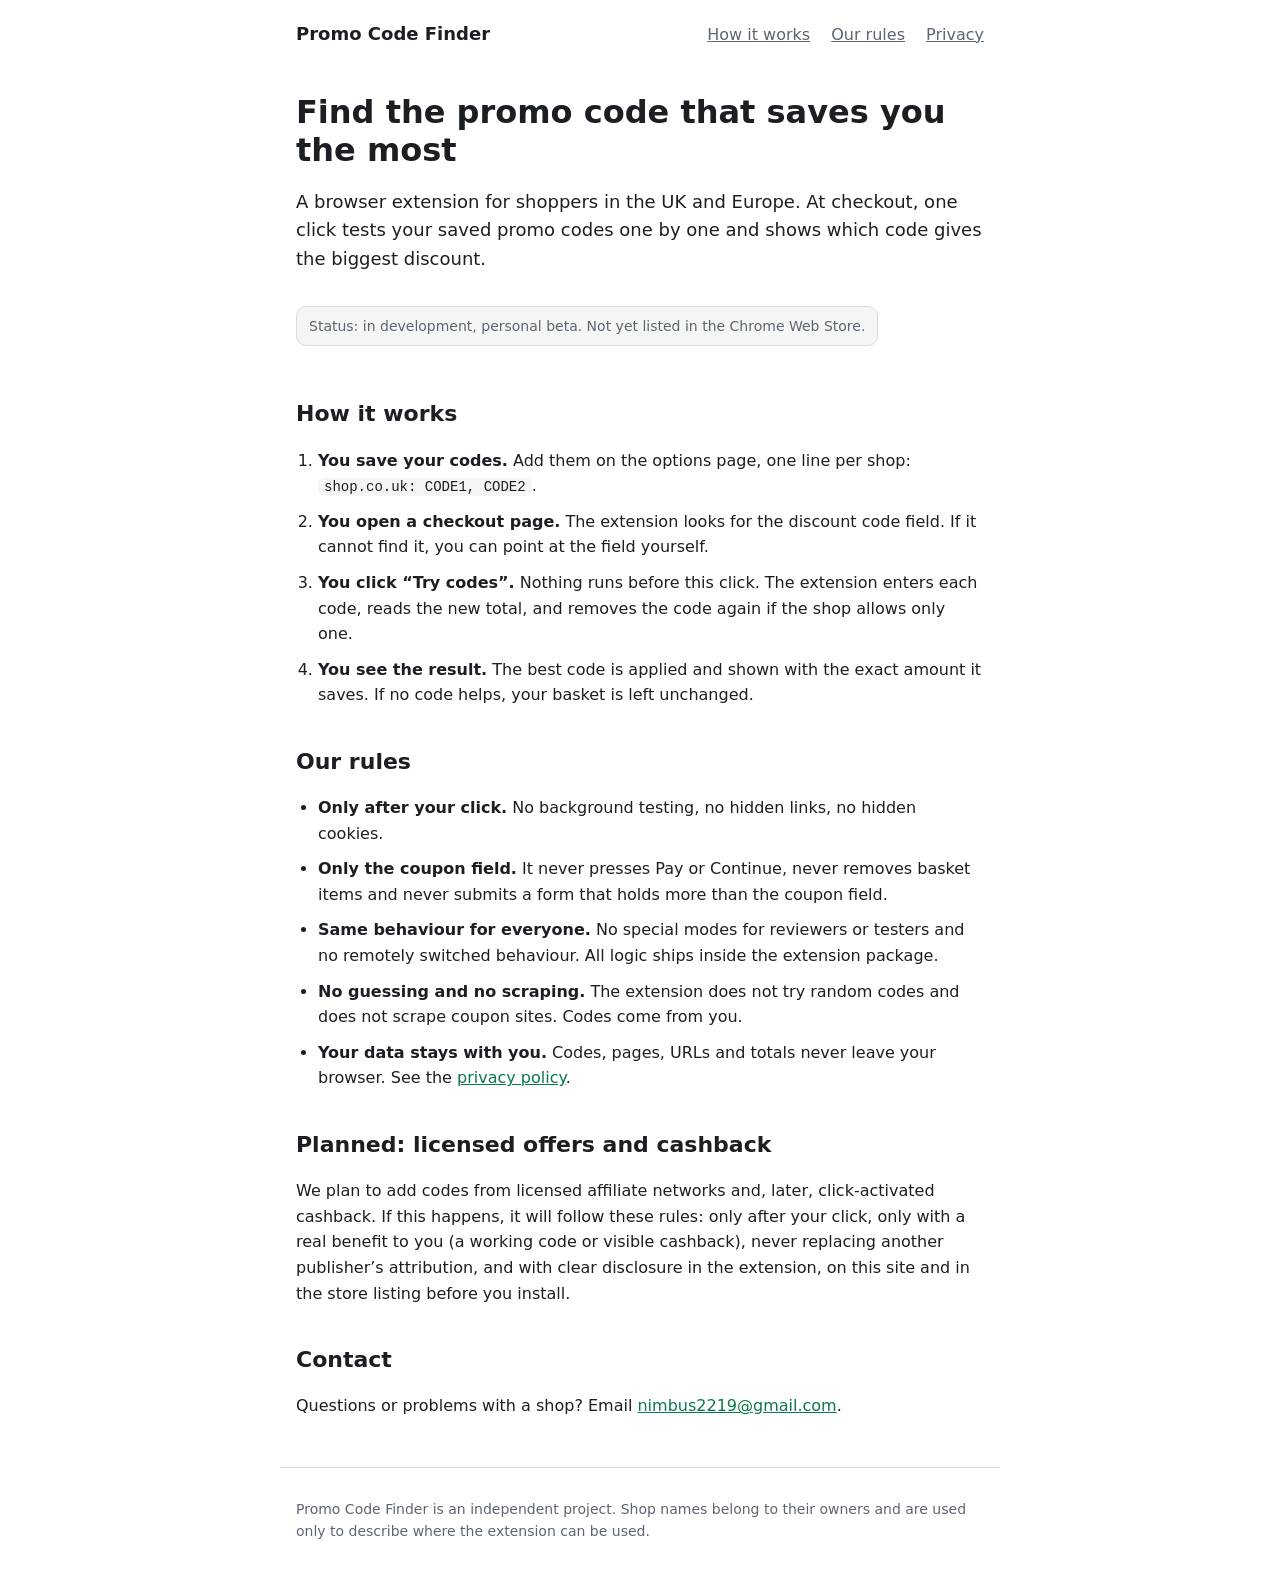
==== index.html @ a86f6a5f "Add Promo Code Finder landing page and privacy policy Co-Authored-By: Claude Sonnet 5.5 <noreply@ant" ====
<!doctype html>
<html lang="en">
  <head>
    <meta charset="utf-8" />
    <meta name="viewport" content="width=device-width, initial-scale=1" />
    <title>Promo Code Finder</title>
    <meta name="description" content="A Chrome extension that, after your click, tests your saved promo codes at checkout and shows which one saves the most." />
    <link rel="stylesheet" href="style.css" />
  </head>
  <body>
    <header class="wrap">
      <strong class="brand">Promo Code Finder</strong>
      <nav><a href="#how">How it works</a> <a href="#rules">Our rules</a> <a href="privacy.html">Privacy</a></nav>
    </header>

    <main class="wrap">
      <section class="hero">
        <h1>Find the promo code that saves you the most</h1>
        <p class="lead">
          A browser extension for shoppers in the UK and Europe. At checkout, one click tests your saved promo codes
          one by one and shows which code gives the biggest discount.
        </p>
        <p class="status">Status: in development, personal beta. Not yet listed in the Chrome Web Store.</p>
      </section>

      <section id="how">
        <h2>How it works</h2>
        <ol class="steps">
          <li><strong>You save your codes.</strong> Add them on the options page, one line per shop: <code>shop.co.uk: CODE1, CODE2</code>.</li>
          <li><strong>You open a checkout page.</strong> The extension looks for the discount code field. If it cannot find it, you can point at the field yourself.</li>
          <li><strong>You click “Try codes”.</strong> Nothing runs before this click. The extension enters each code, reads the new total, and removes the code again if the shop allows only one.</li>
          <li><strong>You see the result.</strong> The best code is applied and shown with the exact amount it saves. If no code helps, your basket is left unchanged.</li>
        </ol>
      </section>

      <section id="rules">
        <h2>Our rules</h2>
        <ul class="rules">
          <li><strong>Only after your click.</strong> No background testing, no hidden links, no hidden cookies.</li>
          <li><strong>Only the coupon field.</strong> It never presses Pay or Continue, never removes basket items and never submits a form that holds more than the coupon field.</li>
          <li><strong>Same behaviour for everyone.</strong> No special modes for reviewers or testers and no remotely switched behaviour. All logic ships inside the extension package.</li>
          <li><strong>No guessing and no scraping.</strong> The extension does not try random codes and does not scrape coupon sites. Codes come from you.</li>
          <li><strong>Your data stays with you.</strong> Codes, pages, URLs and totals never leave your browser. See the <a href="privacy.html">privacy policy</a>.</li>
        </ul>
      </section>

      <section>
        <h2>Planned: licensed offers and cashback</h2>
        <p>
          We plan to add codes from licensed affiliate networks and, later, click-activated cashback. If this happens, it will follow these rules:
          only after your click, only with a real benefit to you (a working code or visible cashback), never replacing another publisher’s
          attribution, and with clear disclosure in the extension, on this site and in the store listing before you install.
        </p>
      </section>

      <section>
        <h2>Contact</h2>
        <p>Questions or problems with a shop? Email <a href="mailto:nimbus2219@gmail.com">nimbus2219@gmail.com</a>.</p>
      </section>
    </main>

    <footer class="wrap muted">
      <p>Promo Code Finder is an independent project. Shop names belong to their owners and are used only to describe where the extension can be used.</p>
    </footer>
  </body>
</html>
---- style.css ----
:root {
  --bg: #ffffff;
  --fg: #1b1f24;
  --muted: #5b6672;
  --accent: #0b7a4b;
  --card: #f3f6f4;
  --line: #d8dde3;
}
@media (prefers-color-scheme: dark) {
  :root {
    --bg: #14181c;
    --fg: #eceff3;
    --muted: #9aa6b2;
    --accent: #5fd49b;
    --card: #1d2328;
    --line: #333b44;
  }
}
* { box-sizing: border-box; }
body {
  margin: 0;
  background: var(--bg);
  color: var(--fg);
  font: 16px/1.6 system-ui, -apple-system, "Segoe UI", Roboto, sans-serif;
}
.wrap { max-width: 720px; margin: 0 auto; padding: 0 16px; }
header.wrap { display: flex; justify-content: space-between; align-items: center; gap: 12px; flex-wrap: wrap; padding-top: 20px; padding-bottom: 20px; }
.brand { color: var(--fg); text-decoration: none; font-size: 18px; }
nav a { margin-left: 16px; color: var(--muted); }
a { color: var(--accent); }
h1 { font-size: 32px; line-height: 1.2; margin: 24px 0 12px; }
h2 { font-size: 22px; margin: 36px 0 10px; }
.lead { font-size: 18px; }
.status { display: inline-block; background: var(--card); border: 1px solid var(--line); border-radius: 10px; padding: 8px 12px; color: var(--muted); font-size: 14px; }
.muted { color: var(--muted); }
code { font: 14px ui-monospace, SFMono-Regular, Menlo, monospace; background: var(--card); border-radius: 6px; padding: 1px 6px; }
.steps, .rules { padding-left: 22px; }
.steps li, .rules li { margin: 10px 0; }
footer.wrap { margin-top: 48px; padding-top: 16px; padding-bottom: 32px; border-top: 1px solid var(--line); font-size: 14px; }
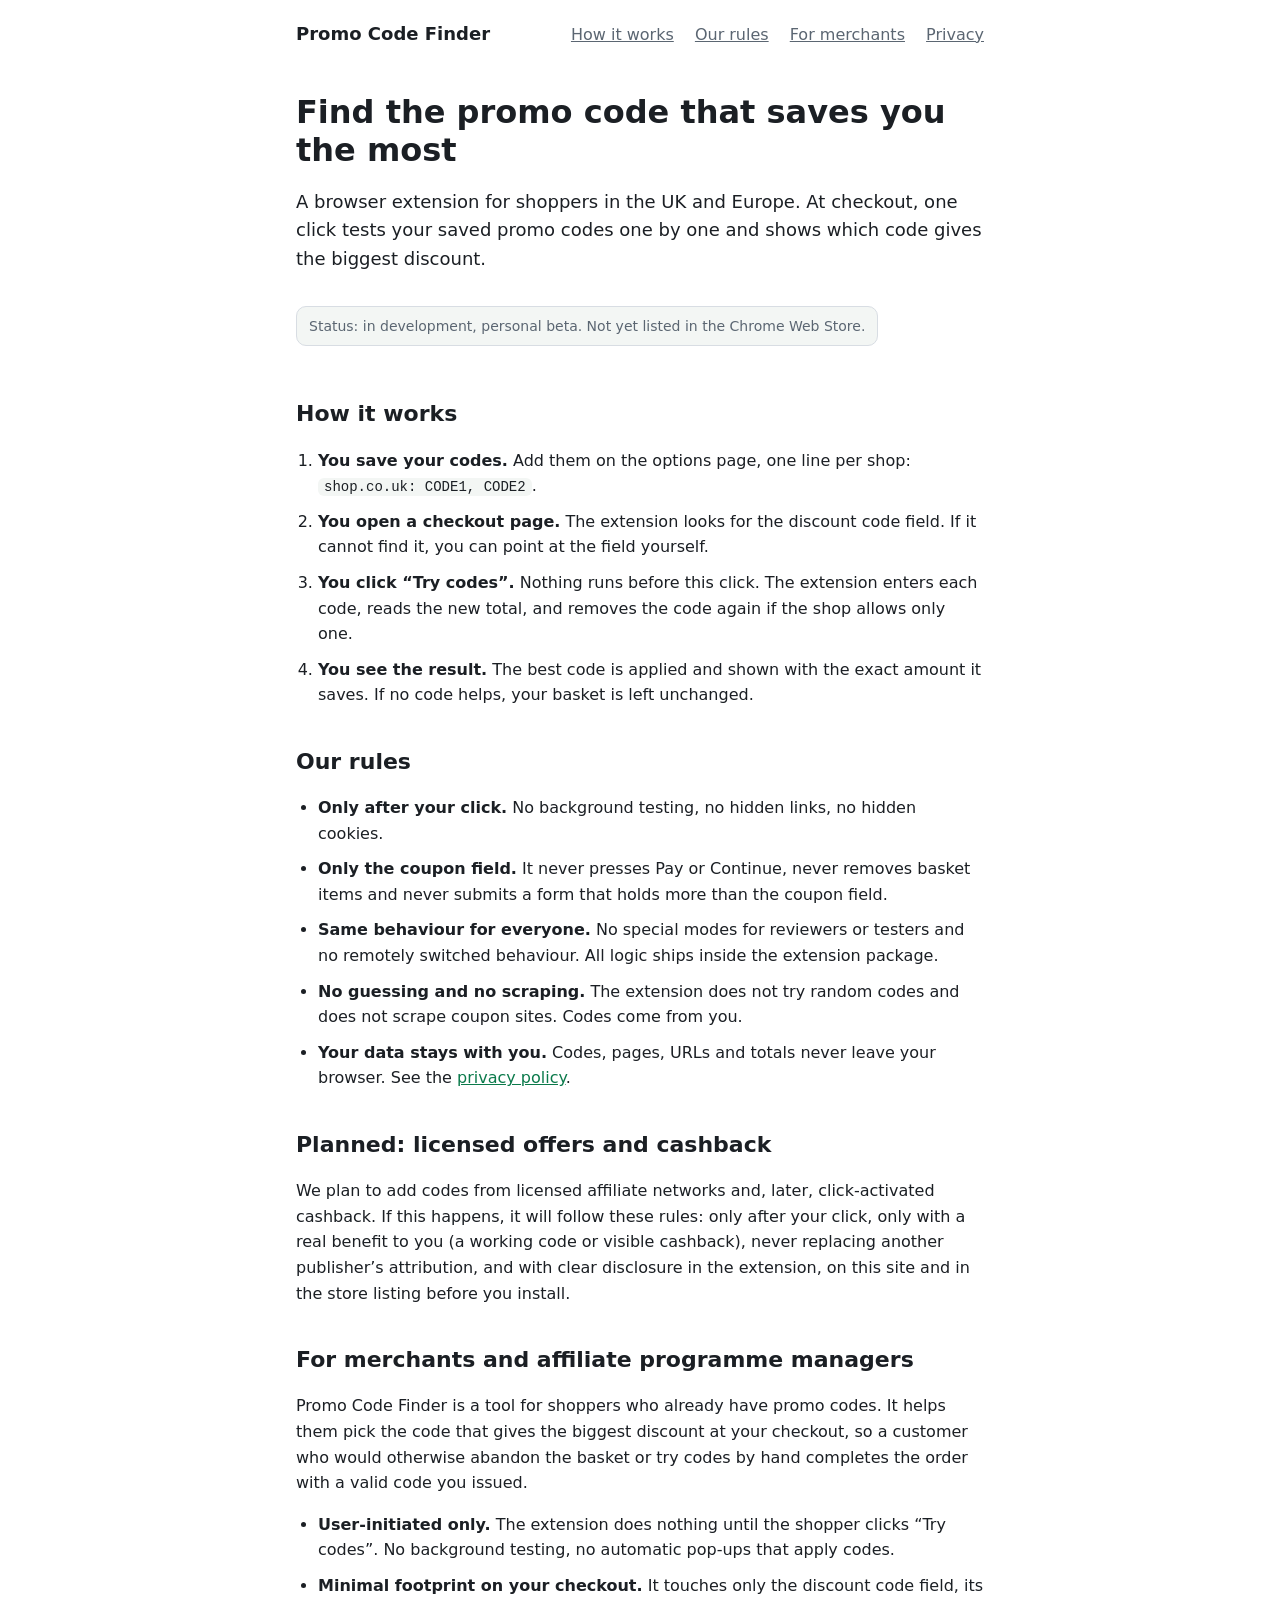
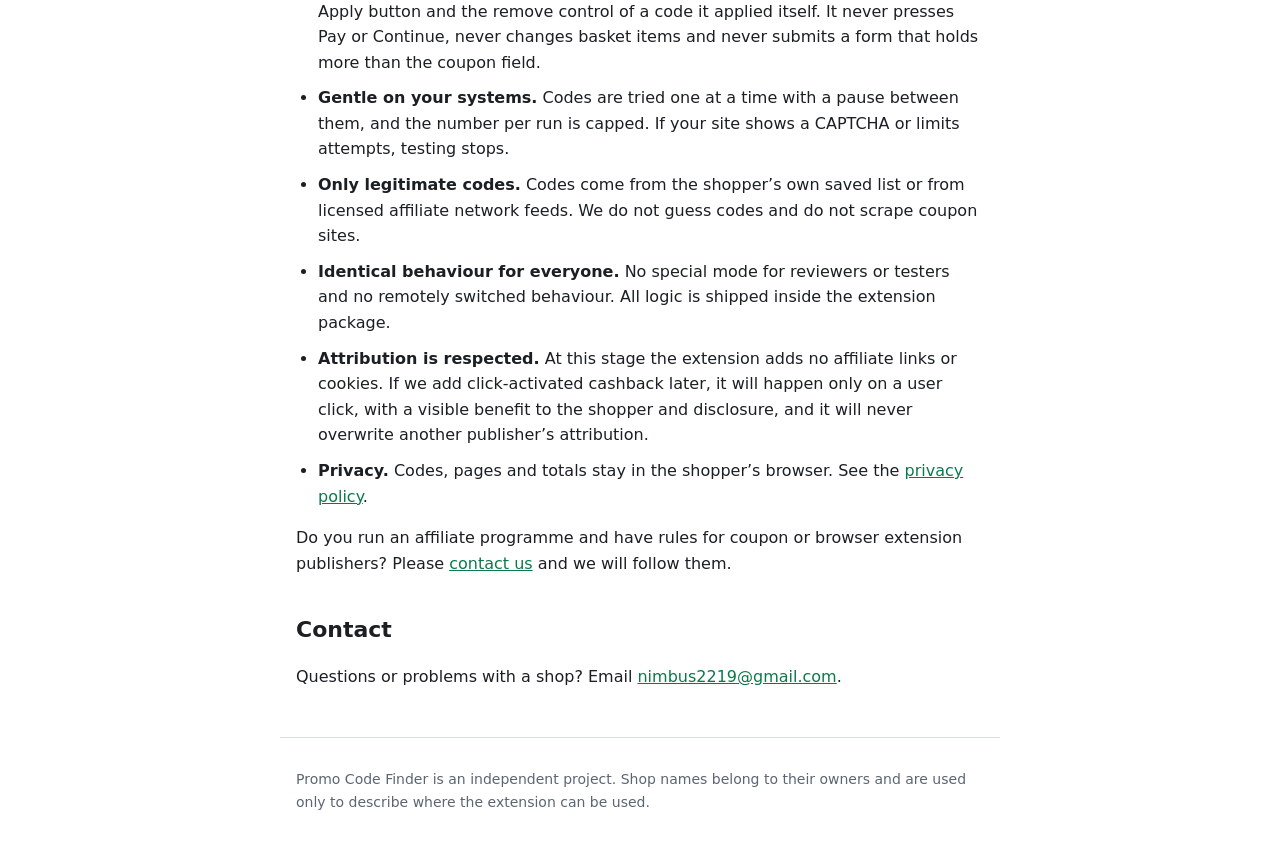
==== commit 0b969df2: "Add 'For merchants' section to the landing page Co-Authored-By: Claude Sonnet 5.5 <noreply@anthropic" ====
--- a/index.html
+++ b/index.html
@@ -5,12 +5,14 @@
     <meta name="viewport" content="width=device-width, initial-scale=1" />
     <title>Promo Code Finder</title>
     <meta name="description" content="A Chrome extension that, after your click, tests your saved promo codes at checkout and shows which one saves the most." />
+    <meta name="impact-site-verification" value="f8e48e8c-9d2f-4f91-9389-7dd0bd6667b5" />
+    <meta name="mitgo-verification" content="36a08edd-1de6-432b-8f61-87caa53ccb97" />
     <link rel="stylesheet" href="style.css" />
   </head>
   <body>
     <header class="wrap">
       <strong class="brand">Promo Code Finder</strong>
-      <nav><a href="#how">How it works</a> <a href="#rules">Our rules</a> <a href="privacy.html">Privacy</a></nav>
+      <nav><a href="#how">How it works</a> <a href="#rules">Our rules</a> <a href="#merchants">For merchants</a> <a href="privacy.html">Privacy</a></nav>
     </header>
 
     <main class="wrap">
@@ -53,6 +55,27 @@
         </p>
       </section>
 
+      <section id="merchants">
+        <h2>For merchants and affiliate programme managers</h2>
+        <p>
+          Promo Code Finder is a tool for shoppers who already have promo codes. It helps them pick the code that gives the biggest discount at your
+          checkout, so a customer who would otherwise abandon the basket or try codes by hand completes the order with a valid code you issued.
+        </p>
+        <ul class="rules">
+          <li><strong>User-initiated only.</strong> The extension does nothing until the shopper clicks “Try codes”. No background testing, no automatic pop-ups that apply codes.</li>
+          <li><strong>Minimal footprint on your checkout.</strong> It touches only the discount code field, its Apply button and the remove control of a code it applied itself. It never presses Pay or Continue, never changes basket items and never submits a form that holds more than the coupon field.</li>
+          <li><strong>Gentle on your systems.</strong> Codes are tried one at a time with a pause between them, and the number per run is capped. If your site shows a CAPTCHA or limits attempts, testing stops.</li>
+          <li><strong>Only legitimate codes.</strong> Codes come from the shopper’s own saved list or from licensed affiliate network feeds. We do not guess codes and do not scrape coupon sites.</li>
+          <li><strong>Identical behaviour for everyone.</strong> No special mode for reviewers or testers and no remotely switched behaviour. All logic is shipped inside the extension package.</li>
+          <li><strong>Attribution is respected.</strong> At this stage the extension adds no affiliate links or cookies. If we add click-activated cashback later, it will happen only on a user click, with a visible benefit to the shopper and disclosure, and it will never overwrite another publisher’s attribution.</li>
+          <li><strong>Privacy.</strong> Codes, pages and totals stay in the shopper’s browser. See the <a href="privacy.html">privacy policy</a>.</li>
+        </ul>
+        <p>
+          Do you run an affiliate programme and have rules for coupon or browser extension publishers? Please
+          <a href="mailto:nimbus2219@gmail.com">contact us</a> and we will follow them.
+        </p>
+      </section>
+
       <section>
         <h2>Contact</h2>
         <p>Questions or problems with a shop? Email <a href="mailto:nimbus2219@gmail.com">nimbus2219@gmail.com</a>.</p>
